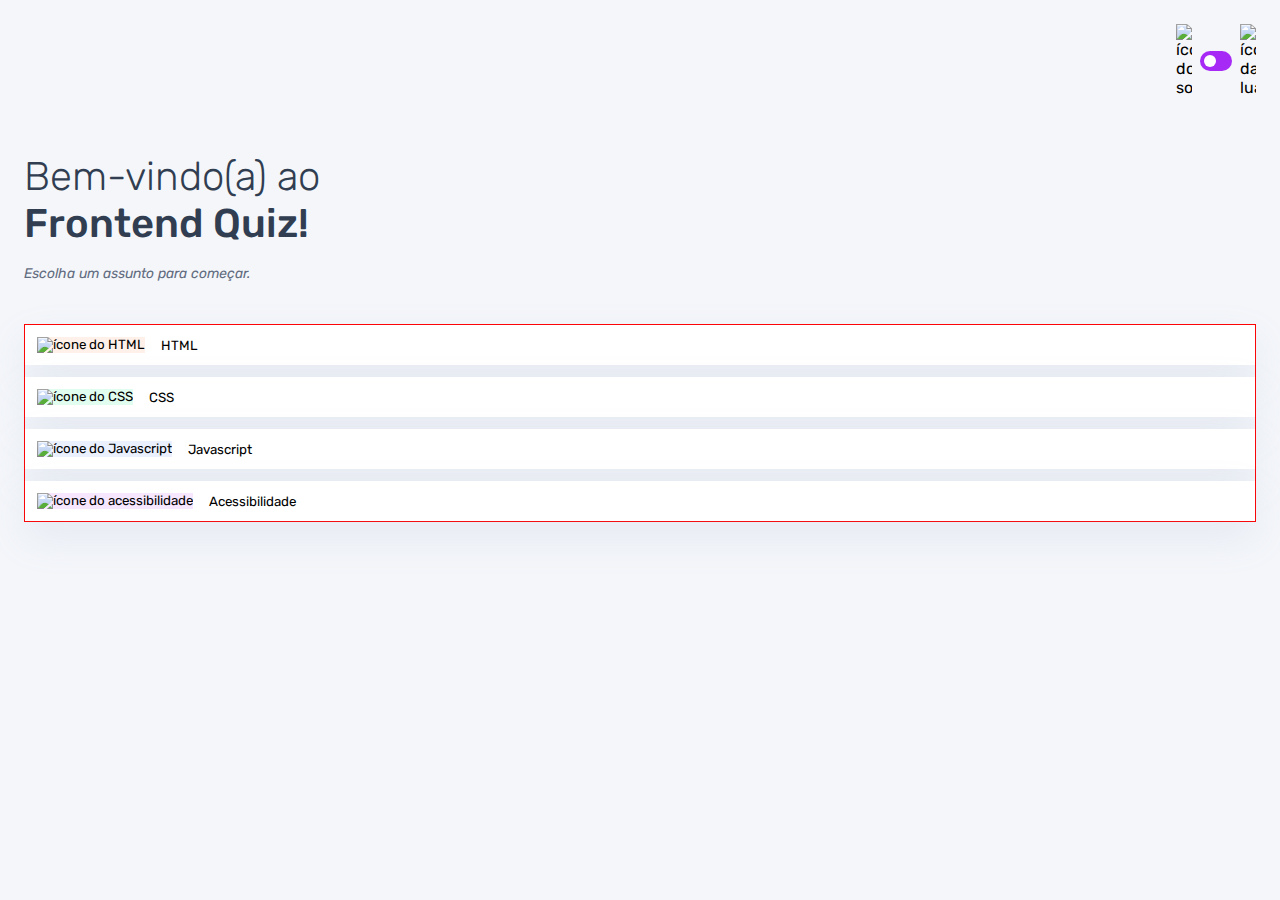
==== index.html @ 63e45e2a "primeira parte da estilização dos botões de assunto" ====
<!DOCTYPE html>
<html lang="en">
<head>
    <meta charset="UTF-8">
    <meta name="viewport" content="width=device-width, initial-scale=1.0">
    <link rel="preconnect" href="https://fonts.googleapis.com">
    <link rel="preconnect" href="https://fonts.gstatic.com" crossorigin>
    <link href="https://fonts.googleapis.com/css2?family=Rubik:ital,wght@0,300..900;1,300..900&display=swap" rel="stylesheet">
    <link rel="stylesheet" href="style.css">
    <title>Quiz App</title>
</head>
<body>
    <header>
        <div class="tema">
            <img src="./assets/images/icon-sun-dark.svg" alt="ícone do sol">
            <button>
                <div></div>
            </button>
            <img src="./assets/images/icon-moon-dark.svg" alt="ícone da lua">
        </div>
    </header>

    <main>
        <section class="boas_vindas">
            <h1> 
                Bem-vindo(a) ao <br> 
                <strong>Frontend Quiz!</strong>
            </h1>

            <p>Escolha um assunto para começar.</p>
        </section>

        <section class="assuntos">
            <button class="botao_html">
                <div>
                    <img src="./assets/images/icon-html.svg" alt="ícone do HTML">
                </div>
                HTML
            </button>

            <button class="botao_css">
                <div>
                    <img src="./assets/images/icon-css.svg" alt="ícone do CSS">
                </div>
                CSS
            </button>

            <button class="botao_javascript">
                <div>
                    <img src="./assets/images/icon-js.svg" alt="ícone do Javascript">
                </div>
                Javascript
            </button>
            
            <button class="botao_acessibilidade">
                <div>
                    <img src="./assets/images/icon-accessibility.svg" alt="ícone do acessibilidade">
                </div>
                Acessibilidade
            </button>
        </section>
    </main>
</body>
</html>
---- style.css ----
* {
    margin: 0;
    padding: 0;
    box-sizing: border-box;
    font-family: "Rubik", sans-serif;
    -webkit-font-smoothing: antialiased;
}

:root{
    --bg-color: #f4f6fa;
    --purple: #a729f5;
    --primary-text-color: #313e51;
    --secondary-text-color: #626c7f;
    --button-bg: #fff;
    --shadow: 0px 16px 40px 0px rgba(143,160,193,0.14);
    --bg-html: #fff1e9;
    --bg-css: #e0fdef;
    --bg-javascript: #ebf0ff;
    --bg-acessibilidade: #f6e7ff;
    --white: #fff;
    --bg-mobile: url(./assets/images/pattern-background-mobile-light.svg)
}

body{
    height: 100vh;
    background: var(--bg-mobile) var(--bg-color);
    background-repeat: no-repeat;
    background-size: cover;
}

header{
    padding: 16px 24px;
    display: flex;
    justify-content: flex-end;
}

.tema {
    padding: 8px 0;
    display: flex;
    align-items: center;
    gap: 8px;
}

.tema img {
    width: 16px;
}

.tema button {
    height: 20px;
    width: 32px;
    background: var(--purple);
    border: 0;
    border-radius: 999px;
    padding: 4px;
}

.tema button div {
    background: var(--white);
    width: 12px;
    height: 12px;
    border-radius: 999px;
}

main {
    padding: 32px 24px;
}

.boas_vindas {
    margin-bottom: 40px;
}

.boas_vindas h1 {
    font-size: 40px;
    font-weight: 300;
    color: var(--primary-text-color);
    margin-bottom: 16px;
}

.boas_vindas h1 strong {
    font-weight: 500;
}

.boas_vindas p {
    color: var(--secondary-text-color);
    font-size: 14px;
    line-height: 150%;
    font-style: italic;
}

.assuntos {
    border: 1px solid red;

    display: flex;
    flex-direction: column;
    gap: 12px;
}

.assuntos button {
    border: none;
    background: var(--button-bg);
    display: flex;
    align-items: center;
    gap: 16px;
    padding: 12px;
    box-shadow: var(--shadow);
}

.botao_html div {
    background: var(--bg-html);
}

.botao_css div {
    background: var(--bg-css);
}

.botao_javascript div {
    background: var(--bg-javascript);
}

.botao_acessibilidade div {
    background: var(--bg-acessibilidade);
}
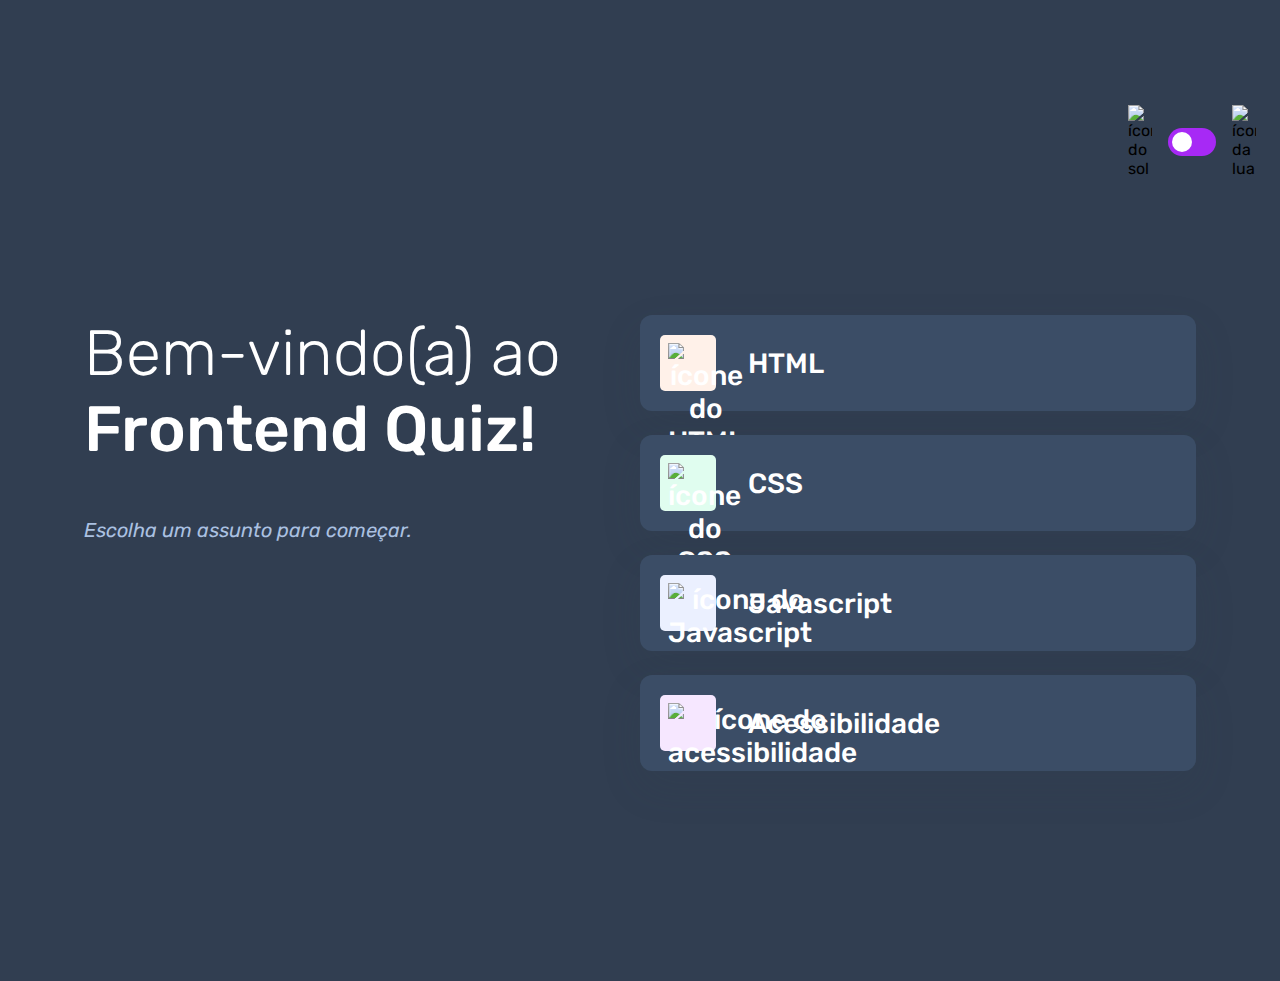
==== commit f11b1856: "adaptação das cores para o tema escuro" ====
--- a/index.html
+++ b/index.html
@@ -9,7 +9,7 @@
     <link rel="stylesheet" href="style.css">
     <title>Quiz App</title>
 </head>
-<body>
+<body class="escuro">
     <header>
         <div class="tema">
             <img src="./assets/images/icon-sun-dark.svg" alt="ícone do sol">
--- a/style.css
+++ b/style.css
@@ -18,8 +18,20 @@
     --bg-javascript: #ebf0ff;
     --bg-acessibilidade: #f6e7ff;
     --white: #fff;
-    --bg-mobile: url(./assets/images/pattern-background-mobile-light.svg)
-}
+    --bg-mobile: url(./assets/images/pattern-background-mobile-light.svg);
+    --bg-desktop: url(./assets/images/pattern-background-desktop-light.svg);
+}
+
+body.escuro {
+    --bg-color: #313e51;
+    --bg-mobile: url(./assets/images/pattern-background-mobile-dark.svg);
+    --bg-desktop: url(./assets/images/pattern-background-desktop-dark.svg);
+    --primary-text-color: #fff;
+    --secondary-text-color: #abc1e1;
+    --button-bg: #3b4d66;
+    --shadow:0px 16px 40px 0px rgba(49, 62, 81, 0.14);
+}
+
 
 body{
     height: 100vh;
@@ -88,8 +100,6 @@
 }
 
 .assuntos {
-    border: 1px solid red;
-
     display: flex;
     flex-direction: column;
     gap: 12px;
@@ -102,7 +112,22 @@
     align-items: center;
     gap: 16px;
     padding: 12px;
+    border-radius: 12px;
     box-shadow: var(--shadow);
+    font-size: 18px;
+    font-weight: 500;
+    color: var(--primary-text-color);
+}
+
+.assuntos button div {
+    width: 40px;
+    height: 40px;
+    padding: 5px;
+    border-radius: 5px;
+}
+
+.assuntos button img {
+    width: 100%;
 }
 
 .botao_html div {
@@ -119,4 +144,70 @@
 
 .botao_acessibilidade div {
     background: var(--bg-acessibilidade);
-}+}
+
+@media(min-width: 1100px) {
+    body {
+        background: var(--bg-desktop) var(--bg-color);
+        background-size: cover;
+        background-repeat: no-repeat;
+    }
+
+    header {
+        margin-block: 81px;
+    }
+
+    .tema {
+        gap: 16px;
+    }
+
+    .tema img {
+        width: 24px;
+    }
+
+    .tema button {
+        width: 48px;
+        height: 28px;
+    }
+
+    .tema button div {
+        width: 20px;
+        height: 20px;
+    }
+
+    main {
+        display: flex;
+        max-width: 1160px;
+        margin-inline: auto;
+    }
+
+    section {
+        width: 100%;
+    }
+
+    .boas_vindas h1 {
+        font-size: 64px;
+        margin-bottom: 48px;
+    }
+
+    .boas_vindas p {
+        font-size: 20px;
+    }
+
+    .assuntos {
+        gap: 24px;
+    }
+
+    .assuntos button {
+        font-size: 28px;
+        padding: 20px;
+        gap: 32px;
+    }
+
+    .assuntos button div {
+        width: 56px;
+        height: 56px;
+        padding: 8px;
+    }
+
+}
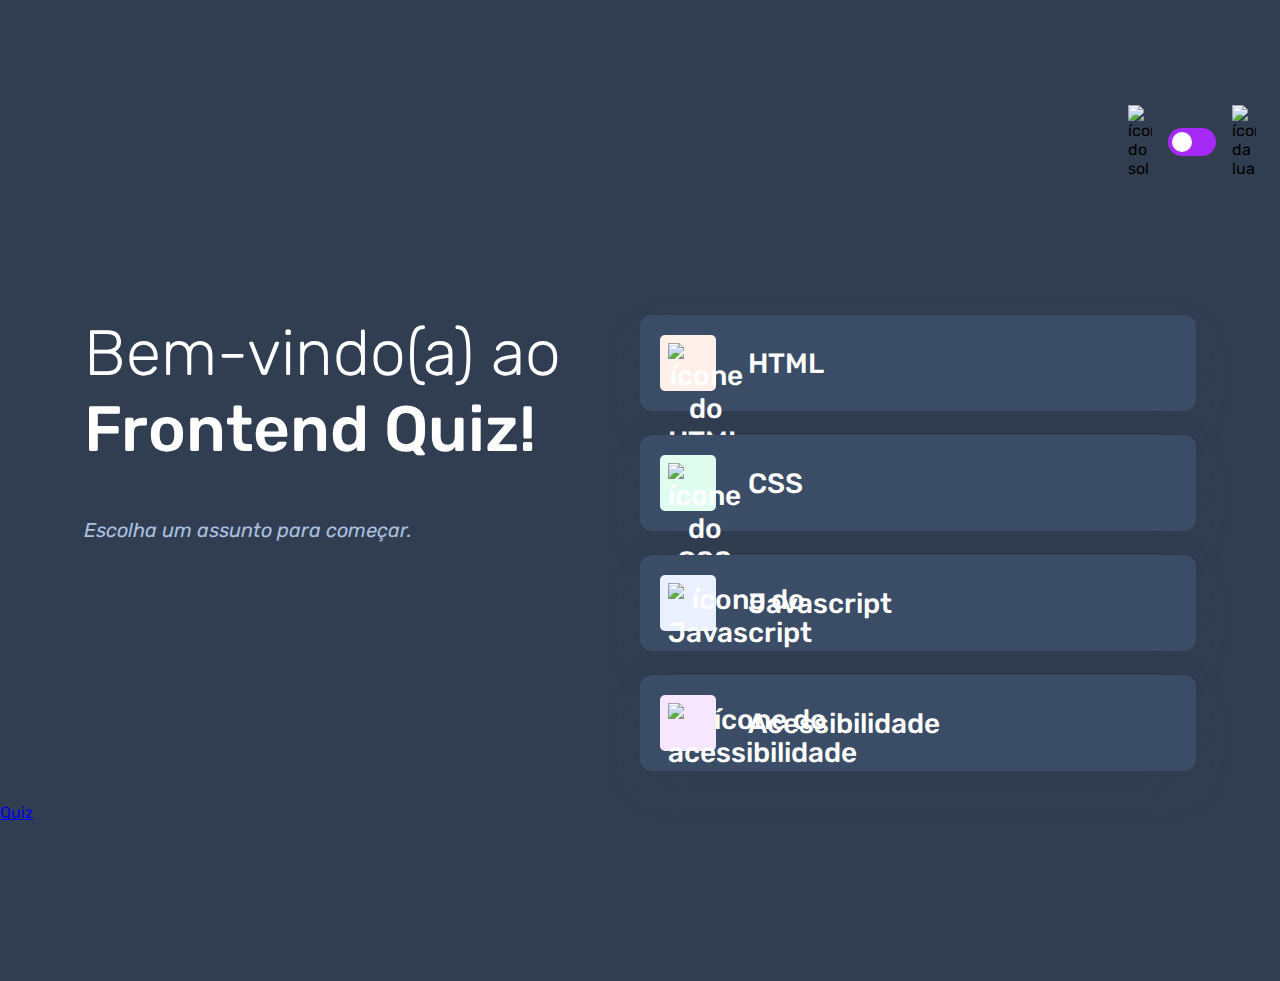
==== commit 3c235168: "criação da página do quiz" ====
--- a/index.html
+++ b/index.html
@@ -60,5 +60,7 @@
             </button>
         </section>
     </main>
+    
+    <a href="./pages/quiz/quiz.html">Quiz</a>
 </body>
 </html>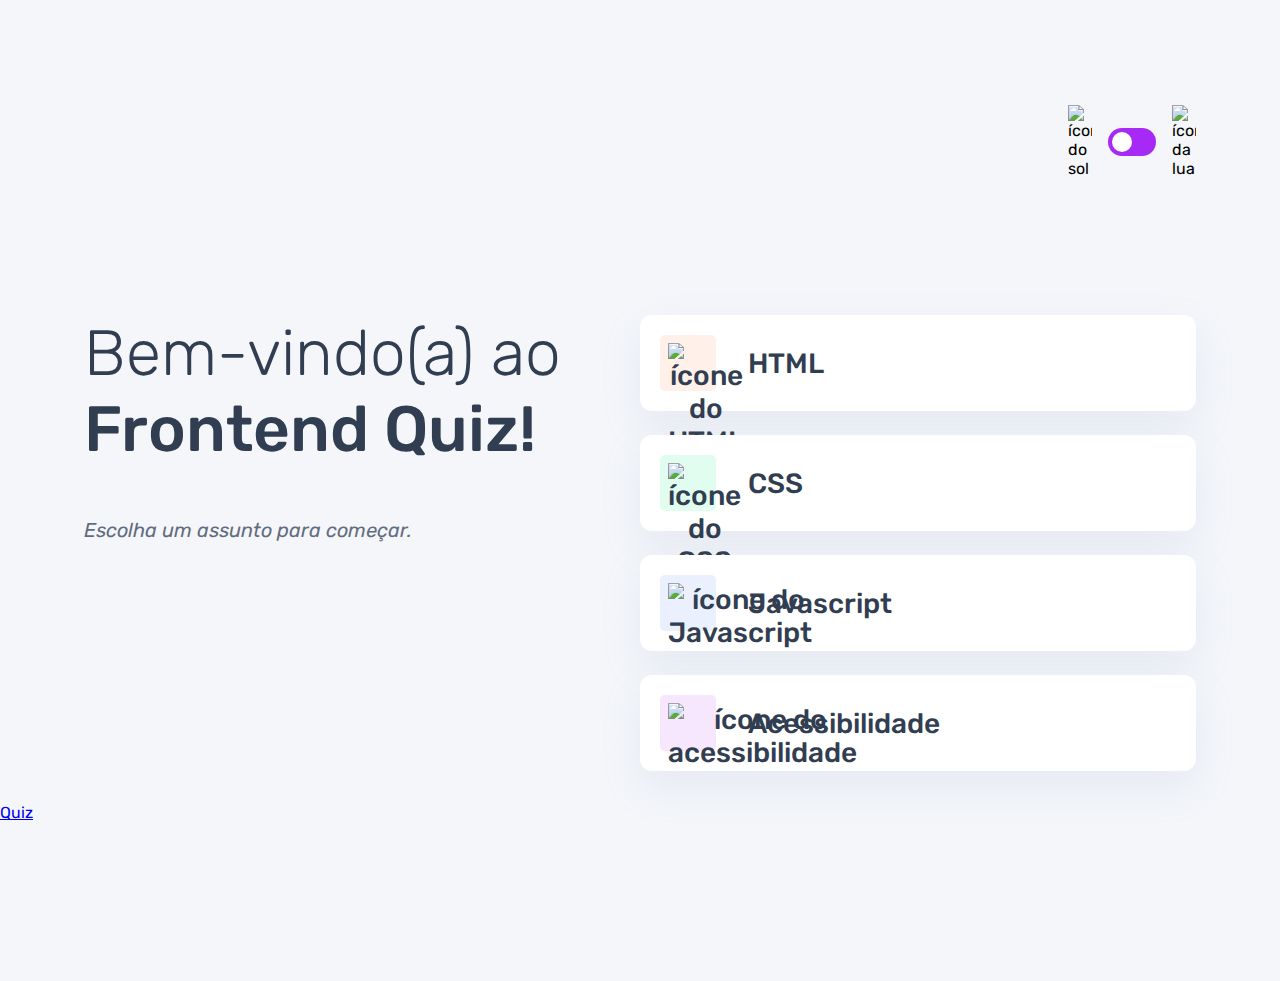
==== commit eb55106d: "primeiros ajustes do tema no Javascript" ====
--- a/index.html
+++ b/index.html
@@ -7,9 +7,10 @@
     <link rel="preconnect" href="https://fonts.gstatic.com" crossorigin>
     <link href="https://fonts.googleapis.com/css2?family=Rubik:ital,wght@0,300..900;1,300..900&display=swap" rel="stylesheet">
     <link rel="stylesheet" href="style.css">
+    <script src="./script.js" defer></script>
     <title>Quiz App</title>
 </head>
-<body class="escuro">
+<body>
     <header>
         <div class="tema">
             <img src="./assets/images/icon-sun-dark.svg" alt="ícone do sol">
--- a/style.css
+++ b/style.css
@@ -44,6 +44,8 @@
     padding: 16px 24px;
     display: flex;
     justify-content: flex-end;
+    max-width: 1160px;
+    margin-inline: auto;
 }
 
 .tema {
@@ -64,6 +66,7 @@
     border: 0;
     border-radius: 999px;
     padding: 4px;
+    display: flex;
 }
 
 .tema button div {
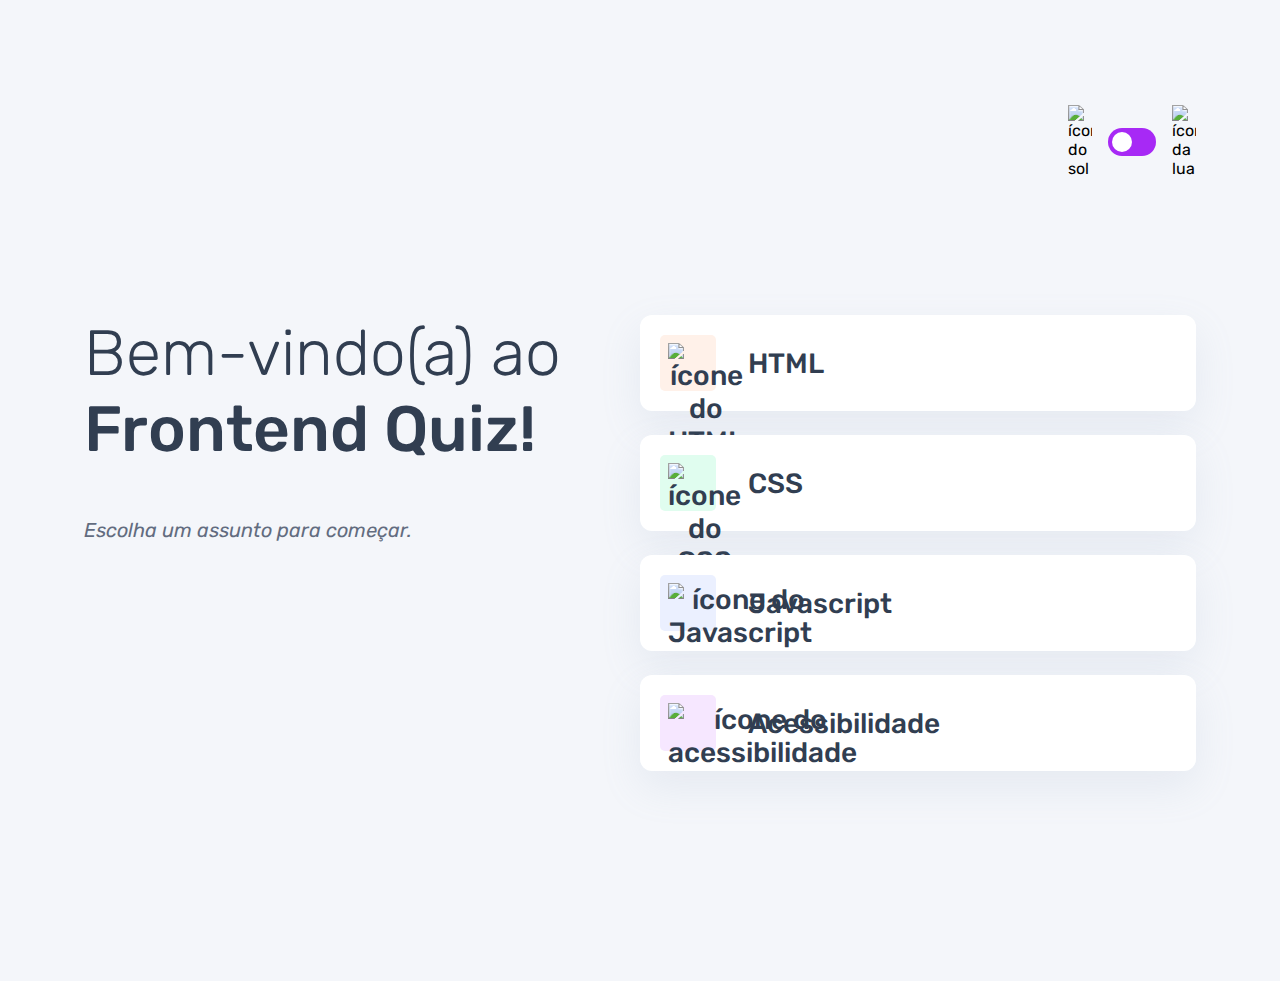
==== commit fcab3881: "adicionada a função para escolher o tema do quiz no index.html" ====
--- a/index.html
+++ b/index.html
@@ -7,7 +7,7 @@
     <link rel="preconnect" href="https://fonts.gstatic.com" crossorigin>
     <link href="https://fonts.googleapis.com/css2?family=Rubik:ital,wght@0,300..900;1,300..900&display=swap" rel="stylesheet">
     <link rel="stylesheet" href="style.css">
-    <script src="./script.js" defer></script>
+    <script src="./script.js" type="module" defer></script>
     <title>Quiz App</title>
 </head>
 <body>
@@ -61,7 +61,5 @@
             </button>
         </section>
     </main>
-    
-    <a href="./pages/quiz/quiz.html">Quiz</a>
 </body>
 </html>--- a/style.css
+++ b/style.css
@@ -67,6 +67,7 @@
     border-radius: 999px;
     padding: 4px;
     display: flex;
+    cursor: pointer;
 }
 
 .tema button div {
@@ -120,6 +121,7 @@
     font-size: 18px;
     font-weight: 500;
     color: var(--primary-text-color);
+    cursor: pointer;
 }
 
 .assuntos button div {
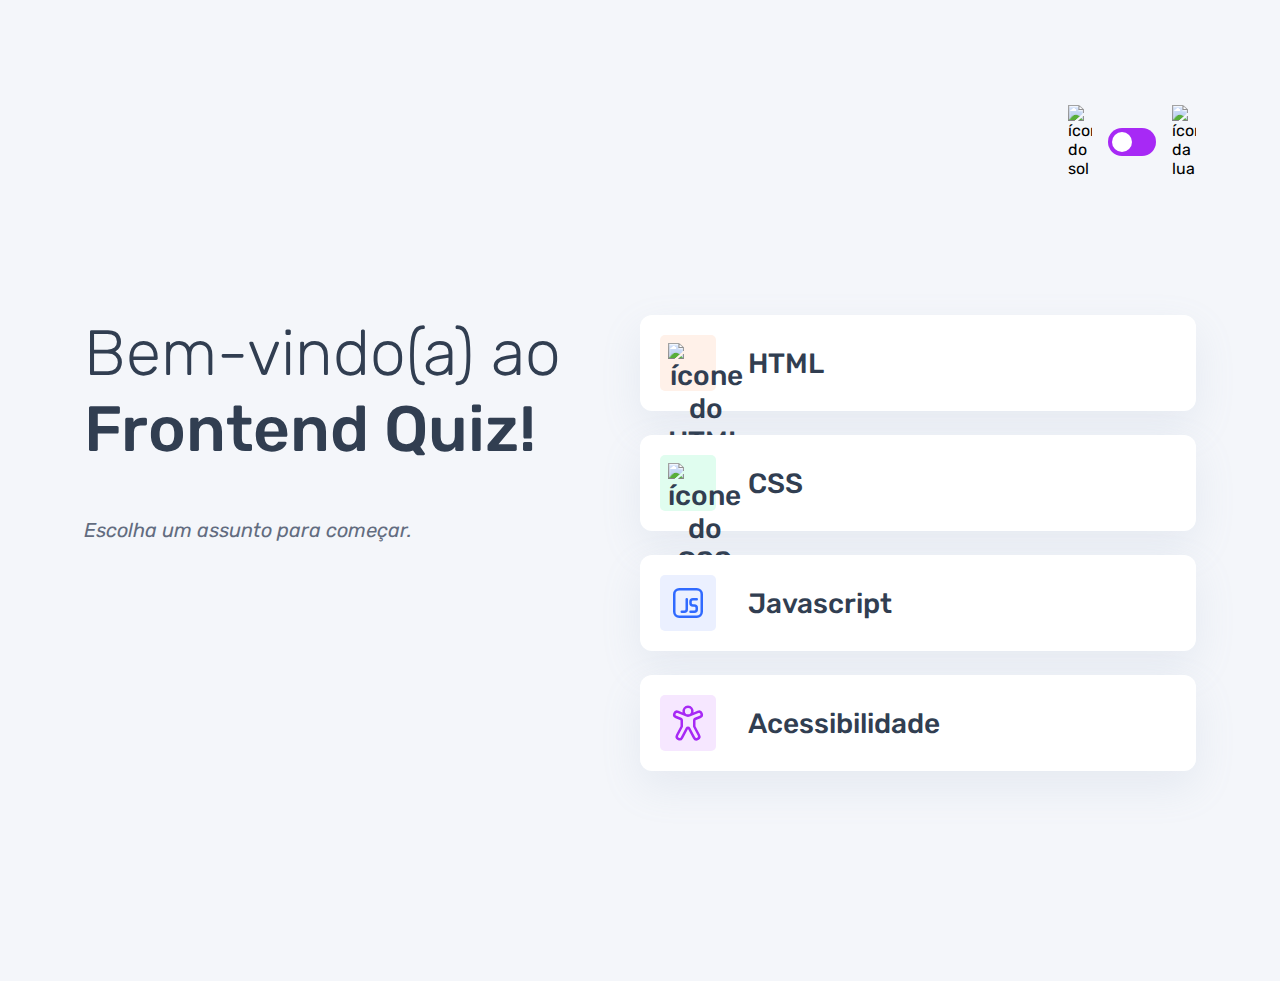
==== commit 984b5874: "alteração dinâmica do assunto da página" ====
--- a/index.html
+++ b/index.html
@@ -48,14 +48,14 @@
 
             <button class="botao_javascript">
                 <div>
-                    <img src="./assets/images/icon-js.svg" alt="ícone do Javascript">
+                    <img src="./assets/images/icon-javascript.svg" alt="ícone do Javascript">
                 </div>
                 Javascript
             </button>
             
             <button class="botao_acessibilidade">
                 <div>
-                    <img src="./assets/images/icon-accessibility.svg" alt="ícone do acessibilidade">
+                    <img src="./assets/images/icon-acessibilidade.svg" alt="ícone do acessibilidade">
                 </div>
                 Acessibilidade
             </button>
